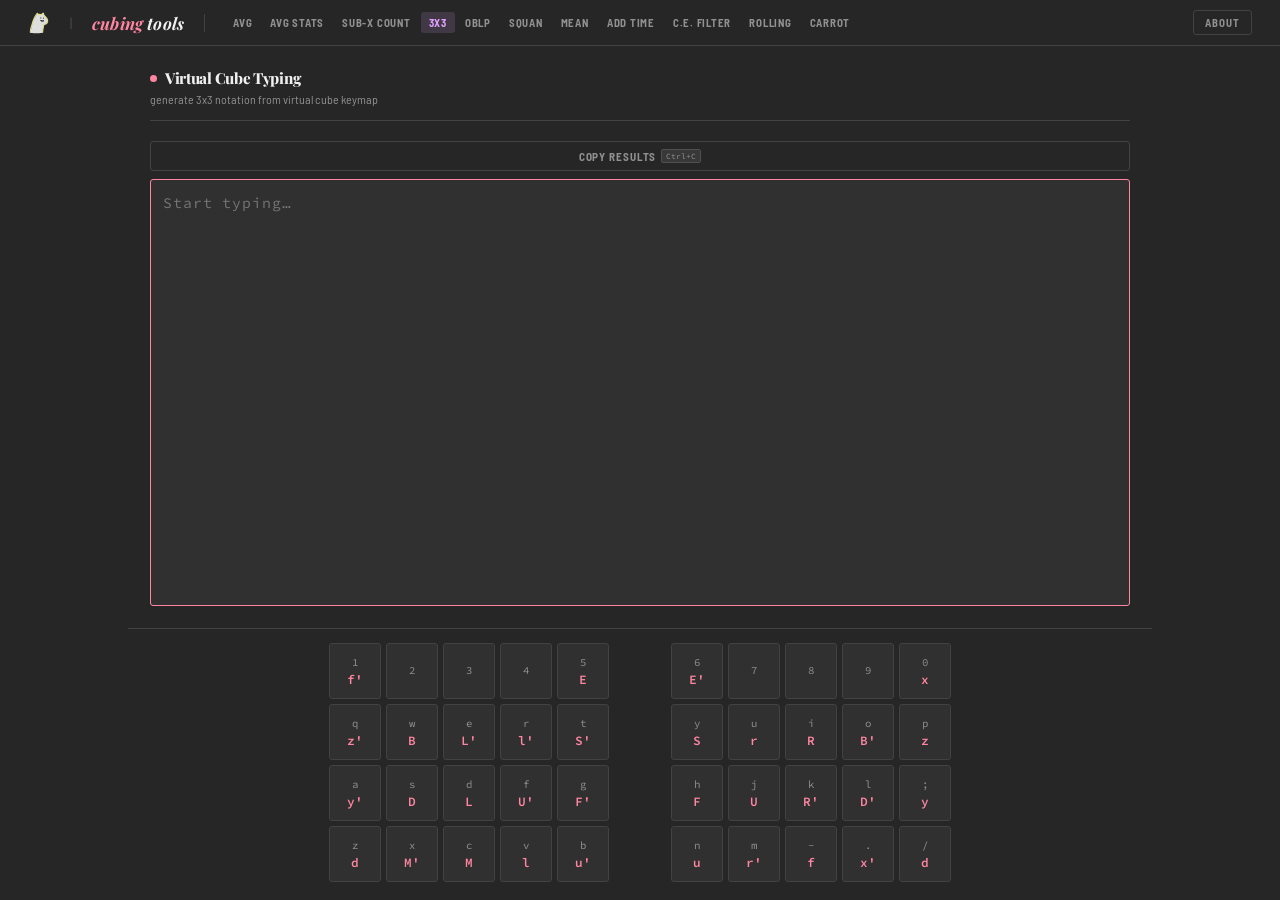
==== 3x3/index.html @ f150b203 "fix: carry through  path changes" ====
<!DOCTYPE html>
<html lang="en">
<head>
  <meta charset="UTF-8"><meta name="viewport" content="width=device-width,initial-scale=1">
  <title>Notation — cubetools</title>
  <link rel="stylesheet" href="../shared/style.css">
  <style>
    /* ── Layout ── */
    .notation-wrap {
      display: flex;
      flex-direction: column;
      height: calc(100vh - var(--nav-h));
    }
    .ubox-panel {
      flex: 1;
      min-height: 0;
      overflow: hidden;
      padding: 22px;
      display: flex;
      flex-direction: column;
    }
    .kbd-bottom {
      border-top: 1px solid var(--border);
      padding: 14px 22px 18px;
      display: flex;
      justify-content: center;
    }
    @media(max-width:700px) { .notation-wrap { height: auto; } }

    /* ── U-box ── */
    #ubox {
      background: var(--surface);
      border: 1px solid var(--border);
      border-radius: var(--radius);
      padding: 10px 12px;
      font-family: var(--font-mono);
      font-size: 0.92rem;
      letter-spacing: 0.06em;
      line-height: 1.8;
      color: var(--text);
      width: 100%;
      resize: none;
      flex: 1;
      min-height: 0;
      overflow-y: auto;
      outline: none;
      caret-color: var(--accent);
      transition: border-color 0.12s;
    }
    #ubox:focus { border-color: var(--accent); }

    /* ── Keyboard ── */
    .keyboard { display: flex; flex-direction: column; gap: 5px; }
    .kbd-row  { display: flex; gap: 5px; }

    .key {
      min-width: 52px; height: 56px; padding: 0 8px;
      background: var(--surface);
      border: 1px solid var(--border);
      border-radius: var(--radius);
      display: flex; flex-direction: column; align-items: center; justify-content: center; gap: 2px;
      font-size: 0.65rem;
      transition: background 0.28s, border-color 0.28s, box-shadow 0.28s;
    }
    .key .k { color: var(--text-muted); font-family: var(--font-mono); font-size: 0.67rem; }
    .key .v { color: var(--accent); font-family: var(--font-mono); font-size: 0.8rem; font-weight: 600; }

    .key.pressed {
      background: color-mix(in srgb, var(--accent) 16%, var(--surface-2));
      border-color: color-mix(in srgb, var(--accent) 28%, var(--border));
      box-shadow: inset 0 0 8px color-mix(in srgb, var(--accent) 8%, transparent);
      transition: background 0.04s, border-color 0.04s, box-shadow 0.04s;
    }
    .key.pressed .k { color: var(--text-dim); }
    .key.pressed .v { filter: brightness(1.15); }

    .key.wide   { min-width: 72px; }
    .key.spacer { background: transparent; border-color: transparent; }

    /* ── Copy button ── */
    #copyBtn {
      margin-bottom: 8px;
      transition: color 0.15s, border-color 0.15s;
    }
    #copyBtn.flash {
      color: #4a9e6b !important;
      border-color: #4a9e6b !important;
    }

    /* ── Key tip popup ── */
    .key-tip {
      position: fixed;
      top: calc(var(--nav-h) + 10px);
      left: 50%;
      transform: translateX(-50%) translateY(-6px);
      background: var(--surface-2);
      border: 1px solid var(--border-2);
      border-radius: var(--radius);
      padding: 6px 16px;
      font-family: var(--font-ui);
      font-size: 0.75rem;
      color: var(--text-muted);
      pointer-events: none;
      opacity: 0;
      transition: opacity 0.18s ease, transform 0.18s ease;
      z-index: 300;
      white-space: nowrap;
    }
    .key-tip.show {
      opacity: 1;
      transform: translateX(-50%) translateY(0);
    }
  </style>
</head>
<body>
<div id="nav"></div>
<div class="page">
  <div class="notation-wrap">

    <!-- ── U-box panel ── -->
    <div class="ubox-panel">
      <div class="panel-header">
        <div class="panel-title"><span class="dot"></span>Virtual Cube Typing</div>
        <div class="panel-sub">generate 3x3 notation from virtual cube keymap</div>
      </div>
      <button class="btn btn-ghost" id="copyBtn"style="justify-content:center">Copy results <kbd>Ctrl+C</kbd></button>
      <textarea id="ubox"
        spellcheck="false"
        autocomplete="off"
        autocorrect="off"
        autocapitalize="off"
        autofocus
        placeholder="Start typing…"></textarea>
    </div>

    <!-- ── Bottom: keyboard ── -->
    <div class="kbd-bottom">
      <div class="keyboard" id="keyboard"></div>
    </div>

  </div>
</div>

<script type="module">
import { buildNav } from '../shared/nav.js';
buildNav('3x3');

// ── Data ─────────────────────────────────────────────────────────────────────
const DICT = {
  'i':'R',  'k':"R'", 'j':'U',  'f':"U'", 'd':'L',  'e':"L'",
  'h':'F',  'g':"F'", 'w':'B',  'o':"B'", 's':'D',  'l':"D'",
  'c':'M',  'x':"M'", 'y':'S',  't':"S'", '5':'E',  '6':"E'",
  '-':'f',  '1':"f'", 'n':'u',  'b':"u'", 'v':'l',  'r':"l'",
  'u':'r',  'm':"r'", 'z':'d',  '/':'d',  '0':'x',  '.':"x'",
  ';':'y',  'a':"y'", 'p':'z',  'q':"z'"
};

const KEYBOARD_ROWS = [
  ['1','2','3','4','5','','6','7','8','9','0'],
  ['q','w','e','r','t','','y','u','i','o','p'],
  ['a','s','d','f','g','','h','j','k','l',';'],
  ['z','x','c','v','b','','n','m','-','.','/',],
];

// ── Keyboard UI ───────────────────────────────────────────────────────────────
const keyboardEl = document.getElementById('keyboard');
KEYBOARD_ROWS.forEach(row => {
  const rowDiv = document.createElement('div');
  rowDiv.className = 'kbd-row';
  row.forEach(k => {
    const key = document.createElement('div');
    if (!k) {
      key.className = 'key spacer';
    } else {
      key.className = 'key';
      key.dataset.key = k;
      const kSpan = document.createElement('div'); kSpan.className = 'k'; kSpan.textContent = k;
      const vSpan = document.createElement('div'); vSpan.className = 'v'; vSpan.textContent = DICT[k] ?? '';
      key.append(kSpan, vSpan);
    }
    rowDiv.appendChild(key);
  });
  keyboardEl.appendChild(rowDiv);
});

const pressedTimeouts = new Map();
document.addEventListener('keydown', e => {
  if (e.metaKey || e.ctrlKey || e.altKey) return;
  const k = e.key.toLowerCase();
  clearTimeout(pressedTimeouts.get(k));
  pressedTimeouts.delete(k);
  document.querySelectorAll(`.key[data-key="${CSS.escape(k)}"]`).forEach(el => el.classList.add('pressed'));
});
document.addEventListener('keyup', e => {
  const k = e.key.toLowerCase();
  pressedTimeouts.set(k, setTimeout(() => {
    document.querySelectorAll(`.key[data-key="${CSS.escape(k)}"]`).forEach(el => el.classList.remove('pressed'));
    pressedTimeouts.delete(k);
  }, 90));
});

// ── showTip ───────────────────────────────────────────────────────────────────
let tipEl = null, tipTimeout;
function showTip(msg) {
  if (!tipEl) { tipEl = document.createElement('div'); tipEl.className = 'key-tip'; document.body.appendChild(tipEl); }
  tipEl.textContent = msg;
  tipEl.classList.add('show');
  clearTimeout(tipTimeout);
  tipTimeout = setTimeout(() => tipEl.classList.remove('show'), 2500);
}

// ── Token engine ──────────────────────────────────────────────────────────────
function processInput(text) {
  const tokens = [];
  let i = 0;
  while (i < text.length) {
    const ch = text[i].toLowerCase();
    if (ch === '\n' || ch === ' ') {
      tokens.push({ idx: tokens.length, inStart: i, inEnd: i + 1, type: ch === '\n' ? 'nl' : 'sp' });
      i++;
    } else {
      const mapped = DICT[ch];
      if (!mapped) {
        tokens.push({ idx: tokens.length, inStart: i, inEnd: i + 1, type: 'unknown' });
        i++;
      } else if (i + 1 < text.length && text[i + 1].toLowerCase() === ch) {
        tokens.push({ idx: tokens.length, inStart: i, inEnd: i + 2, type: 'move', out: mapped[0] + '2' });
        i += 2;
      } else {
        tokens.push({ idx: tokens.length, inStart: i, inEnd: i + 1, type: 'move', out: mapped });
        i++;
      }
    }
  }
  return tokens;
}

function buildOutputWithPositions(tokens) {
  const lineGroups = [[]];
  for (const tok of tokens) {
    if (tok.type === 'nl' || tok.type === 'sp') lineGroups.push([]);
    else if (tok.type === 'move') lineGroups[lineGroups.length - 1].push(tok);
  }
  // Only trim leading empty groups; keep trailing so the cursor can sit after a newline
  while (lineGroups.length > 1 && lineGroups[0].length === 0) lineGroups.shift();

  let outStr = '';
  const outPositions = [];
  for (let gi = 0; gi < lineGroups.length; gi++) {
    if (gi > 0) outStr += '\n';
    lineGroups[gi].forEach((tok, ti) => {
      if (ti > 0) outStr += ' ';
      const outStart = outStr.length;
      outStr += tok.out;
      outPositions.push({ tok, outStart, outEnd: outStr.length });
    });
  }
  return { outStr, outPositions };
}

// ── Cursor mapping ────────────────────────────────────────────────────────────
// inputPosToOutCursor: maps a raw inputStr position to the visual output cursor.
// Handles separator territory (between/before/after move tokens) correctly.
function inputPosToOutCursor(inputPos, outPositions, outStrLen) {
  if (outPositions.length === 0) return 0;
  const last = outPositions[outPositions.length - 1];
  // Past the last move token → trailing-separator territory → end of outStr
  if (inputPos > last.tok.inEnd) return outStrLen;
  if (inputPos === last.tok.inEnd) return last.outEnd;
  for (let i = 0; i < outPositions.length; i++) {
    const p   = outPositions[i];
    const prev = i > 0 ? outPositions[i - 1] : null;
    const prevInEnd  = prev ? prev.tok.inEnd : 0;
    const prevOutEnd = prev ? prev.outEnd     : 0;
    if (inputPos <= prevInEnd)    return prevOutEnd;   // at/touching previous token end
    if (inputPos < p.tok.inStart) return p.outStart;   // in separator gap → snap to next token start
    if (inputPos <= p.tok.inEnd) {
      const dS = inputPos - p.tok.inStart, dE = p.tok.inEnd - inputPos;
      return dS <= dE ? p.outStart : p.outEnd;         // within token → nearest side
    }
  }
  return outStrLen;
}

// outCursorToInputPos: inverse — click position in output → position in inputStr.
function outCursorToInputPos(outCursor, outPositions, inputStrLen) {
  if (outPositions.length === 0) return 0;
  const last = outPositions[outPositions.length - 1];
  if (outCursor >= last.outEnd) return inputStrLen ?? last.tok.inEnd;
  for (let i = 0; i < outPositions.length; i++) {
    const p          = outPositions[i];
    const prevOutEnd = i > 0 ? outPositions[i - 1].outEnd    : 0;
    const prevInEnd  = i > 0 ? outPositions[i - 1].tok.inEnd : 0;
    if (outCursor <= p.outStart) {
      const dB = outCursor - prevOutEnd, dA = p.outStart - outCursor;
      return dB <= dA ? prevInEnd : p.tok.inStart;
    }
    if (outCursor < p.outEnd) {
      const dS = outCursor - p.outStart, dE = p.outEnd - outCursor;
      return dS < dE ? p.tok.inStart : p.tok.inEnd;
    }
  }
  return inputStrLen ?? last.tok.inEnd;
}

// ── State ─────────────────────────────────────────────────────────────────────
let inputStr = '';
let cursorInputPos = 0;
let currentTokens = [];
let currentOutPositions = [];
let currentOutStr = '';
const ubox = document.getElementById('ubox');

// ── Undo / Redo ───────────────────────────────────────────────────────────────
const undoStack = [], redoStack = [];
const HISTORY_LIMIT = 100;
function saveHistory() {
  undoStack.push({ inputStr, cursorInputPos });
  if (undoStack.length > HISTORY_LIMIT) undoStack.shift();
  redoStack.length = 0;
}
function applyHistoryState(s) {
  inputStr = s.inputStr;
  cursorInputPos = s.cursorInputPos;
  fullUpdate();
}

function renderUbox() {
  const { outStr, outPositions } = buildOutputWithPositions(currentTokens);
  currentOutPositions = outPositions;
  currentOutStr = outStr;
  if (ubox.value !== outStr) ubox.value = outStr;
  const c = inputPosToOutCursor(cursorInputPos, outPositions, outStr.length);
  ubox.setSelectionRange(c, c);
}

function fullUpdate() {
  currentTokens = processInput(inputStr);
  renderUbox();
}

// ── Copy ──────────────────────────────────────────────────────────────────────
const copyBtn = document.getElementById('copyBtn');
let flashTimeout;
function flashCopy() {
  const old = copyBtn.innerHTML;
  copyBtn.textContent = 'Copied!';
  copyBtn.classList.add('flash');
  clearTimeout(flashTimeout);
  flashTimeout = setTimeout(() => { copyBtn.innerHTML = old; copyBtn.classList.remove('flash'); }, 1500);
}
copyBtn.addEventListener('click', () => { navigator.clipboard.writeText(ubox.value); flashCopy(); });

// ── Selection deletion ────────────────────────────────────────────────────────
function deleteSelectedTokens() {
  const selStart = ubox.selectionStart, selEnd = ubox.selectionEnd;
  if (selStart === selEnd) return false;
  // Any move token whose output range overlaps the selection
  const touched = currentOutPositions.filter(p => p.outStart < selEnd && p.outEnd > selStart);
  if (!touched.length) return false;
  const firstInStart = touched[0].tok.inStart; // cursor lands here after deletion
  // Delete in reverse input order so earlier positions stay valid
  const sorted = [...touched].sort((a, b) => b.tok.inStart - a.tok.inStart);
  let str = inputStr;
  for (const p of sorted) str = str.slice(0, p.tok.inStart) + str.slice(p.tok.inEnd);
  inputStr = str;
  cursorInputPos = firstInStart;
  return true;
}

// ── Shared ctrl handler (works focused or not) ────────────────────────────────
function handleCtrl(e) {
  if (!(e.ctrlKey || e.metaKey) || e.altKey) return false;
  if (e.key === 'c') {
    if (ubox.selectionStart === ubox.selectionEnd) {
      e.preventDefault();
      navigator.clipboard.writeText(ubox.value);
      flashCopy();
    }
    return true;
  }
  if (e.key === 'z') {
    e.preventDefault();
    if (undoStack.length) { redoStack.push({ inputStr, cursorInputPos }); applyHistoryState(undoStack.pop()); }
    return true;
  }
  if (e.key === 'y') {
    e.preventDefault();
    if (redoStack.length) { undoStack.push({ inputStr, cursorInputPos }); applyHistoryState(redoStack.pop()); }
    return true;
  }
  return false; // e.g. let browser handle
}

// ── U-box keydown ─────────────────────────────────────────────────────────────
ubox.addEventListener('keydown', e => {
  if (e.ctrlKey || e.metaKey) {
    handleCtrl(e);
    return;
  }
  if (e.altKey) return;

  const moveToks = currentTokens.filter(t => t.type === 'move');

  // ── Navigation ────────────────────────────────────────────────────────────
  if (e.key === 'ArrowLeft') {
    e.preventDefault();
    const gaps = [0, ...moveToks.map(t => t.inEnd)];
    const prev = [...gaps].reverse().find(g => g < cursorInputPos);
    cursorInputPos = prev ?? 0;
    renderUbox(); return;
  }
  if (e.key === 'ArrowRight') {
    e.preventDefault();
    const gaps = [...moveToks.map(t => t.inEnd), inputStr.length];
    const next = gaps.find(g => g > cursorInputPos);
    cursorInputPos = next ?? inputStr.length;
    renderUbox(); return;
  }
  if (e.key === 'Home')   { e.preventDefault(); cursorInputPos = 0;               renderUbox(); return; }
  if (e.key === 'End')    { e.preventDefault(); cursorInputPos = inputStr.length;  renderUbox(); return; }
  if (e.key === 'Tab' || e.key === 'Escape') { e.preventDefault(); return; }

  // ── Deletion ──────────────────────────────────────────────────────────────
  if (e.key === 'Backspace') {
    e.preventDefault();
    saveHistory();
    if (deleteSelectedTokens()) { fullUpdate(); return; }
    let tokToDelete = null;
    for (const t of moveToks) { if (t.inEnd <= cursorInputPos) tokToDelete = t; }
    if (tokToDelete) {
      inputStr = inputStr.slice(0, tokToDelete.inStart) + inputStr.slice(tokToDelete.inEnd);
      cursorInputPos = tokToDelete.inStart;
    }
    fullUpdate(); return;
  }
  if (e.key === 'Delete') {
    e.preventDefault();
    saveHistory();
    if (deleteSelectedTokens()) { fullUpdate(); return; }
    let tokToDelete = null;
    for (const t of moveToks) { if (t.inStart >= cursorInputPos) { tokToDelete = t; break; } }
    if (tokToDelete) inputStr = inputStr.slice(0, tokToDelete.inStart) + inputStr.slice(tokToDelete.inEnd);
    fullUpdate(); return;
  }

  // ── Separator (Enter and Space both insert a line break) ──────────────────
  if (e.key === 'Enter') {
    e.preventDefault();
    saveHistory();
    deleteSelectedTokens();
    inputStr = inputStr.slice(0, cursorInputPos) + '\n' + inputStr.slice(cursorInputPos);
    cursorInputPos++;
    fullUpdate(); return;
  }

  // ── Character input ───────────────────────────────────────────────────────
  if (e.key.length === 1) {
    e.preventDefault();
    const ch = e.key.toLowerCase();
    if (ch === ' ') {
      // Space = line break, same as Enter
      saveHistory();
      deleteSelectedTokens();
      inputStr = inputStr.slice(0, cursorInputPos) + '\n' + inputStr.slice(cursorInputPos);
      cursorInputPos++;
      fullUpdate(); return;
    }
    if (!DICT[ch]) { showTip('Keep typing in virtual notation! Your output gets auto-converted.'); return; }
    saveHistory();
    deleteSelectedTokens();
    inputStr = inputStr.slice(0, cursorInputPos) + ch + inputStr.slice(cursorInputPos);
    cursorInputPos++;
    fullUpdate();
  }
});

// ── Click snapping ────────────────────────────────────────────────────────────
ubox.addEventListener('click', e => {
  if (e.shiftKey) return;
  // If the user drag-selected, preserve the selection so Backspace/Delete can act on it
  if (ubox.selectionStart !== ubox.selectionEnd) return;
  cursorInputPos = outCursorToInputPos(ubox.selectionStart, currentOutPositions, inputStr.length);
  renderUbox();
});

// ── Global type-to-focus ──────────────────────────────────────────────────────
document.addEventListener('keydown', e => {
  if (document.activeElement === ubox) return;
  if (e.ctrlKey || e.metaKey) { handleCtrl(e); return; }
  if (e.altKey) return;
  if (e.key.length !== 1) return;
  e.preventDefault();
  ubox.focus();
  ubox.dispatchEvent(new KeyboardEvent('keydown', { key: e.key, bubbles: true, cancelable: true }));
}, { capture: true });

// ── Init ──────────────────────────────────────────────────────────────────────
fullUpdate();
</script>
</body>
</html>
---- shared/style.css ----
@import url('https://fonts.googleapis.com/css2?family=Barlow+Semi+Condensed:wght@400;500;600;700&family=Source+Code+Pro:wght@400;500;600&family=Playfair+Display:ital,wght@0,700;0,900;1,700&display=swap');

:root {
    --bg: #262626;
    --surface: #303030;
    --surface-2: #383838;
    --border: #424242;
    --border-2: #505050;
    --text: #f0f0f0;
    --text-muted: #909090;
    --text-dim: #b8b8b8;
    --text-less-dim: #e0e0e0;
    --accent: #ff85a1;
    --best: #ffd500;
    --worst: #bf6363;
    --nav-h: 46px;
    --radius: 3px;
    --side-pad: 28px;
    --font-ui: 'Barlow Semi Condensed', sans-serif;
    --font-mono: 'Source Code Pro', ui-monospace, Menlo, Consolas, monospace;
    --font-display: 'Playfair Display', serif;
}

*,
*::before,
*::after {
    box-sizing: border-box;
    margin: 0;
    padding: 0;
}

html {
    font-size: 16px;
}

/* ── SCROLLBAR ── */
* {
    scrollbar-width: thin;
    scrollbar-color: var(--border-2) transparent;
}

::-webkit-scrollbar {
    width: 5px;
    height: 5px;
}

::-webkit-scrollbar-track {
    background: transparent;
}

::-webkit-scrollbar-thumb {
    background: var(--border-2);
    border-radius: 3px;
}

::-webkit-scrollbar-thumb:hover {
    background: var(--text-muted);
}

body {
    background: var(--bg);
    color: var(--text);
    font-family: var(--font-ui);
    overflow-x: hidden;
}

/* ── NAV ── */
#nav {
    position: fixed;
    top: 0;
    left: 0;
    right: 0;
    height: var(--nav-h);
    background: var(--bg);
    border-bottom: 1px solid var(--border);
    z-index: 100;
}

.nav-inner {
    display: flex;
    align-items: center;
    height: 100%;
    padding: 0 var(--side-pad);
    gap: 20px;
    overflow-x: auto;
    scrollbar-width: none;
}

.nav-inner::-webkit-scrollbar {
    display: none;
}

/* ── CAT LOGO ── */
.nav-cat {
    display: flex;
    align-items: center;
    flex-shrink: 0;
    opacity: 0.85;
    transition: opacity 0.12s;
    text-decoration: none;
}

.nav-cat:hover {
    opacity: 1;
}

.nav-sep-char {
    color: var(--border-2);
    font-size: 0.85rem;
    flex-shrink: 0;
    user-select: none;
}

.nav-logo {
    font-family: var(--font-display);
    font-size: 1.05rem;
    font-weight: 700;
    font-style: italic;
    color: var(--accent);
    text-decoration: none;
    white-space: nowrap;
    letter-spacing: 0.01em;
    flex-shrink: 0;
}

.nav-logo em {
    color: var(--text);
    font-style: italic;
}

.nav-sep {
    width: 1px;
    height: 18px;
    background: var(--border);
    flex-shrink: 0;
}

.nav-tools {
    display: flex;
    gap: 2px;
}

.nav-tool {
    font-size: 0.68rem;
    font-weight: 700;
    text-transform: uppercase;
    letter-spacing: 0.07em;
    color: var(--text-muted);
    text-decoration: none;
    padding: 4px 8px;
    border-radius: var(--radius);
    white-space: nowrap;
    transition: color 0.12s, background 0.12s;
}

.nav-tool:hover {
    color: var(--text);
    background: var(--surface-2);
}

.nav-tool.active {
    color: var(--tool-color);
    background: color-mix(in srgb, var(--tool-color) 14%, transparent);
}

.nav-about {
    font-family: var(--font-ui);
    font-size: 0.68rem;
    font-weight: 700;
    text-transform: uppercase;
    letter-spacing: 0.09em;
    color: var(--text-muted);
    background: none;
    cursor: pointer;
    padding: 5px 11px;
    border: 1px solid var(--border);
    border-radius: var(--radius);
    transition: color 0.12s, border-color 0.12s;
}

.nav-about:hover {
    color: var(--accent);
    border-color: var(--accent-border);
}

/* ── ABOUT MODAL ── */
.modal-backdrop {
    position: fixed;
    inset: 0;
    background: rgba(0, 0, 0, 0.6);
    backdrop-filter: blur(4px);
    -webkit-backdrop-filter: blur(4px);
    z-index: 200;
    display: flex;
    align-items: center;
    justify-content: center;
    padding: 20px;
    opacity: 0;
    pointer-events: none;
    transition: opacity 0.22s ease;
}

.modal-backdrop.open {
    opacity: 1;
    pointer-events: all;
}

.modal {
    background: var(--surface);
    border: 1px solid var(--border-2);
    border-radius: 14px;
    width: 100%;
    max-width: 640px;
    max-height: 90vh;
    overflow-y: auto;
    position: relative;
    transform: translateY(16px) scale(0.98);
    transition: transform 0.26s cubic-bezier(0.22, 1, 0.36, 1);
    box-shadow: 0 24px 72px rgba(0, 0, 0, 0.55);
}

.modal-backdrop.open .modal {
    transform: translateY(0) scale(1);
}

.modal-close {
    position: absolute;
    top: 14px;
    right: 14px;
    width: 28px;
    height: 28px;
    background: var(--surface-2);
    border: 1px solid var(--border);
    border-radius: 50%;
    color: var(--text-muted);
    font-size: 0.85rem;
    cursor: pointer;
    display: flex;
    align-items: center;
    justify-content: center;
    transition: background 0.12s, color 0.12s, border-color 0.12s;
    flex-shrink: 0;
    z-index: 1;
}

.modal-close:hover {
    background: var(--border);
    color: var(--text);
    border-color: var(--border-2);
}

.modal-body {
    display: grid;
    grid-template-columns: 1fr 180px;
    gap: 0;
}

.modal-content {
    padding: 32px 28px 32px 32px;
}

.modal-eyebrow {
    font-size: 0.6rem;
    font-weight: 700;
    text-transform: uppercase;
    letter-spacing: 0.14em;
    color: var(--accent);
    margin-bottom: 10px;
    font-family: var(--font-mono);
}

.modal-title {
    font-family: var(--font-display);
    font-size: 1.9rem;
    font-weight: 900;
    line-height: 1.05;
    letter-spacing: -0.02em;
    margin-bottom: 16px;
}

.modal-divider {
    width: 28px;
    height: 2px;
    background: var(--accent);
    border-radius: 1px;
    opacity: 0.6;
    margin-bottom: 16px;
}

.modal-text {
    font-size: 1rem;
    color: var(--text-less-dim);
    line-height: 1.65;
}

.modal-text+.modal-text {
    margin-top: 10px;
}

.modal-links {
    display: flex;
    gap: 8px;
    margin-top: 22px;
    flex-wrap: wrap;
}

.modal-link {
    font-family: var(--font-mono);
    font-size: 0.65rem;
    font-weight: 600;
    text-transform: uppercase;
    letter-spacing: 0.08em;
    color: var(--text-muted);
    text-decoration: none;
    padding: 5px 10px;
    border: 1px solid var(--border);
    border-radius: var(--radius);
    transition: color 0.12s, border-color 0.12s;
}

.modal-link:hover {
    color: var(--accent);
    border-color: var(--accent-border);
}

.modal-image-col {
    border-left: 1px solid var(--border);
    display: flex;
    flex-direction: column;
    align-items: center;
    justify-content: center;
    padding: 28px 20px;
    gap: 10px;
}

.modal-img-slot {
    width: 120px;
    height: 120px;
    border-radius: 50%;
    background: var(--surface-2);
    border: 2px dashed var(--border-2);
    display: flex;
    flex-direction: column;
    align-items: center;
    justify-content: center;
    gap: 6px;
    overflow: hidden;
    position: relative;
}

.modal-img-slot img {
    width: 100%;
    height: 100%;
    object-fit: cover;
    border-radius: 50%;
}

.modal-img-slot .img-placeholder-icon {
    font-size: 1.6rem;
    opacity: 0.25;
    user-select: none;
}

.modal-img-slot .img-placeholder-label {
    font-size: 0.55rem;
    font-weight: 700;
    text-transform: uppercase;
    letter-spacing: 0.1em;
    color: var(--text-muted);
    opacity: 0.5;
}

.modal-img-caption {
    font-family: var(--font-mono);
    font-size: 0.62rem;
    color: var(--text-muted);
    text-align: center;
    line-height: 1.4;
}

@media (max-width: 520px) {
    .modal-body {
        grid-template-columns: 1fr;
    }

    .modal-image-col {
        border-left: none;
        border-top: 1px solid var(--border);
        flex-direction: row;
        justify-content: flex-start;
        padding: 18px 24px;
    }

    .modal-img-slot {
        width: 80px;
        height: 80px;
        flex-shrink: 0;
    }

    .modal-content {
        padding: 28px 24px 20px;
    }
}

/* ── LINK POPOVER ── */
.link-popover {
    position: fixed;
    z-index: 400;
    background: var(--surface-2);
    border: 1px solid var(--border-2);
    border-radius: 5px;
    padding: 6px 11px;
    font-family: var(--font-mono);
    font-size: 0.62rem;
    color: var(--text-dim);
    white-space: nowrap;
    pointer-events: none;
    box-shadow: 0 6px 20px rgba(0, 0, 0, 0.45);
    opacity: 0;
    transform: translateY(-4px);
    transition: opacity 0.15s ease, transform 0.15s ease;
}

.link-popover.show {
    opacity: 1;
    transform: translateY(0);
}

.link-popover::before {
    content: '';
    position: absolute;
    top: -5px;
    left: 14px;
    width: 8px;
    height: 8px;
    background: var(--surface-2);
    border-left: 1px solid var(--border-2);
    border-top: 1px solid var(--border-2);
    transform: rotate(45deg);
}

/* ── PAGE ── */
.page {
    margin-top: var(--nav-h);
}

@media (min-width: 900px) {
    .page {
        max-width: 80vw;
        margin-left: auto;
        margin-right: auto;
    }
}

/* ── SPLIT ── */
.split {
    display: grid;
    grid-template-columns: 1fr 1fr;
    height: calc(100vh - var(--nav-h));
}

.split-3 {
    display: grid;
    grid-template-columns: 1fr 280px 1fr;
    height: calc(100vh - var(--nav-h));
}

.panel {
    padding: 22px var(--side-pad);
    overflow-y: auto;
    display: flex;
    flex-direction: column;
}

.panel+.panel {
    border-left: 1px solid var(--border);
}

/* ── PANEL HEADER ── */
.panel-header {
    margin-bottom: 20px;
    padding-bottom: 14px;
    border-bottom: 1px solid var(--border);
}

.panel-title {
    font-family: var(--font-display);
    font-size: 0.95rem;
    font-weight: 800;
    letter-spacing: -0.02em;
    color: var(--text);
    display: flex;
    align-items: center;
    gap: 8px;
}

.panel-title .dot {
    width: 7px;
    height: 7px;
    border-radius: 50%;
    background: var(--accent);
    flex-shrink: 0;
}

.panel-sub {
    font-size: 0.75rem;
    color: var(--text-muted);
    margin-top: 4px;
}

/* ── TYPOGRAPHY ── */
.label {
    font-size: 0.65rem;
    font-weight: 700;
    text-transform: uppercase;
    letter-spacing: 0.1em;
    color: var(--text-muted);
}

/* ── INPUTS ── */
input[type="number"]::-webkit-outer-spin-button,
input[type="number"]::-webkit-inner-spin-button {
    -webkit-appearance: none;
    margin: 0;
}

input[type="number"] {
    -moz-appearance: textfield;
    appearance: textfield;
}

input[type="text"],
input[type="number"],
textarea,
select {
    background: var(--surface);
    border: 1px solid var(--border);
    color: var(--text);
    font-family: var(--font-mono);
    font-size: 0.8rem;
    padding: 8px 10px;
    border-radius: var(--radius);
    outline: none;
    width: auto;
    transition: border-color 0.12s;
}

input[type="text"]:focus,
input[type="number"]:focus,
textarea:focus,
select:focus {
    border-color: var(--accent);
}

input.err {
    border-color: #c41e3a !important;
}

input.ok {
    border-color: #009b48 !important;
}

textarea {
    resize: vertical;
}

select {
    cursor: pointer;
}

.input-group {
    display: flex;
    flex-direction: column;
    gap: 5px;
    margin-bottom: 14px;
}

/* ── BUTTONS ── */
.btn {
    font-family: var(--font-ui);
    font-size: 0.7rem;
    font-weight: 700;
    text-transform: uppercase;
    letter-spacing: 0.08em;
    padding: 7px 14px;
    border-radius: var(--radius);
    border: none;
    cursor: pointer;
    transition: all 0.12s;
    display: inline-flex;
    align-items: center;
    gap: 5px;
    white-space: nowrap;
}

.btn-primary {
    background: var(--accent);
    color: #1a0810;
}

.btn-primary:hover {
    filter: brightness(1.12);
}

.btn-secondary {
    background: var(--surface-2);
    color: var(--text);
    border: 1px solid var(--border);
}

.btn-secondary:hover {
    border-color: var(--border-2);
}

.btn-ghost {
    background: transparent;
    color: var(--text-muted);
    border: 1px solid var(--border);
}

.btn-ghost:hover {
    color: var(--text);
    border-color: var(--border-2);
}

.btn-sm {
    padding: 4px 8px;
    font-size: 0.62rem;
}

.btn-icon {
    padding: 4px 6px;
}

.btn-ghost kbd {
    font-family: var(--font-mono);
    font-size: 0.5rem;
    background: var(--surface-2);
    border: 1px solid var(--border-2);
    border-radius: 2px;
    padding: 1px 4px;
    color: var(--text-muted);
    letter-spacing: 0;
    font-weight: 400;
    text-transform: none;
}

.btn-primary kbd {
    font-family: var(--font-mono);
    font-size: 0.6rem;
    background: rgba(0, 0, 0, 0.05);
    border: 1px solid rgba(0, 0, 0, 0.2);
    border-radius: 2px;
    padding: 1px 4px;
    color: #1a0810;
    letter-spacing: 0;
    font-weight: 400;
    text-transform: none;
}

/* ── PENALTY BUTTONS ── */
.pen-btn {
    font-family: var(--font-mono);
    font-size: 0.6rem;
    font-weight: 500;
    padding: 3px 6px;
    border-radius: var(--radius);
    border: 1px solid var(--border);
    background: transparent;
    color: var(--text-muted);
    cursor: pointer;
    transition: all 0.1s;
    white-space: nowrap;
}

.pen-btn:hover {
    border-color: var(--border-2);
    color: var(--text);
}

.pen-btn.p2 {
    color: #ff85a1;
    border-color: #ff85a166;
    background: #ff85a112;
}

.pen-btn.dnf {
    color: #c41e3a;
    border-color: #c41e3a66;
    background: #c41e3a12;
}

/* ── SOLVE ROWS ── */
.solve-list {
    display: flex;
    flex-direction: column;
    gap: 7px;
    margin-top: 16px;
    flex: 1;
    overflow-y: auto;
}

.solve-row {
    display: flex;
    align-items: center;
    gap: 7px;
}

.solve-num {
    font-family: var(--font-mono);
    font-size: 0.7rem;
    color: var(--text-muted);
    width: 22px;
    text-align: right;
    flex-shrink: 0;
}

.solve-field {
    flex: 1;
    background: var(--surface);
    border: 1px solid var(--border);
    color: var(--text);
    font-family: var(--font-mono);
    font-size: 0.82rem;
    padding: 6px 9px;
    border-radius: var(--radius);
    outline: none;
    transition: border-color 0.12s;
}

.solve-field:focus {
    border-color: var(--accent);
}

.solve-field.dnf-state {
    color: #c41e3a88;
    font-style: italic;
}

.solve-penalties {
    display: flex;
    gap: 4px;
    flex-shrink: 0;
}

/* ── OUTPUT ── */
.output-box {
    background: var(--surface);
    border: 1px solid var(--border);
    border-radius: var(--radius);
    padding: 18px;
    font-family: var(--font-mono);
    flex: none;
    min-height: 100px;
}

.output-big {
    font-size: 2rem;
    font-weight: 600;
    color: var(--accent);
    letter-spacing: -0.03em;
    line-height: 1;
    margin-bottom: 12px;
}

.output-detail {
    font-size: 0.78rem;
    color: var(--text-dim);
    line-height: 1.75;
    word-break: break-all;
}

.output-detail .trimmed {
    color: var(--text-muted);
}

.output-detail .fastest {
    color: var(--accent);
    font-weight: 600;
}

.output-empty {
    color: var(--text-muted);
    font-size: 0.78rem;
    font-style: italic;
}

/* ── STATS GRID ── */
.stat-grid {
    display: grid;
    grid-template-columns: 1fr 1fr;
    gap: 8px;
}

.stat-item {
    background: var(--surface);
    border: 1px solid var(--border);
    border-radius: var(--radius);
    padding: 12px 14px;
}

.stat-label {
    font-size: 0.62rem;
    font-weight: 700;
    text-transform: uppercase;
    letter-spacing: 0.09em;
    color: var(--text-muted);
    margin-bottom: 4px;
}

.stat-val {
    font-family: var(--font-mono);
    font-size: 1rem;
    color: var(--text);
    font-weight: 500;
}

.stat-val.hi {
    color: var(--accent);
}

/* ── TOGGLE ── */
.toggle-row {
    display: flex;
    align-items: center;
    gap: 10px;
}

.toggle {
    position: relative;
    width: 34px;
    height: 18px;
    flex-shrink: 0;
}

.toggle input {
    display: none;
}

.toggle-track {
    position: absolute;
    inset: 0;
    background: var(--surface-2);
    border: 1px solid var(--border);
    border-radius: 9px;
    cursor: pointer;
    transition: all 0.15s;
}

.toggle input:checked+.toggle-track {
    background: var(--accent);
    border-color: var(--accent);
}

.toggle-thumb {
    position: absolute;
    top: 3px;
    left: 3px;
    width: 10px;
    height: 10px;
    background: var(--text-muted);
    border-radius: 50%;
    pointer-events: none;
    transition: left 0.15s, background 0.15s;
}

.toggle input:checked~.toggle-thumb {
    left: 19px;
    background: #1a0810;
}

/* ── HOMEPAGE ── */
.hero {
    padding: 64px var(--side-pad) 52px;
    border-bottom: 1px solid var(--border);
    position: relative;
    overflow: hidden;
    text-align: center;
    display: flex;
    flex-direction: column;
    align-items: center;
}

.hero-eyebrow {
    font-size: 0.65rem;
    font-weight: 700;
    text-transform: uppercase;
    letter-spacing: 0.14em;
    color: var(--accent);
    margin-bottom: 14px;
}

.hero-title {
    font-family: var(--font-display);
    font-size: clamp(3.2rem, 7vw, 5.5rem);
    font-weight: 900;
    letter-spacing: 0.01em;
    line-height: 1;
    margin-bottom: 18px;
    color: var(--accent);
}

.hero-title em {
    color: var(--text);
    font-style: normal;
}

.hero-desc {
    font-size: 0.95rem;
    color: var(--text-dim);
    max-width: 480px;
    line-height: 1.5;
    text-align: center;
}

.tool-grid {
    display: grid;
    grid-template-columns: repeat(auto-fill, minmax(240px, 1fr));
    gap: 12px;
    margin: 32px var(--side-pad);
}

.tool-card {
    background: var(--surface);
    padding: 24px 22px;
    text-decoration: none;
    display: flex;
    flex-direction: column;
    gap: 7px;
    border: 1px solid var(--border);
    border-radius: 8px;
    transition: background 0.12s, border-color 0.15s, transform 0.12s, box-shadow 0.15s;
    position: relative;
    overflow: hidden;
}

.tool-card::after {
    content: '';
    position: absolute;
    left: 0;
    top: 0;
    bottom: 0;
    width: 3px;
    background: var(--tool-color);
    border-radius: 8px 0 0 8px;
    transform: scaleY(0);
    transform-origin: bottom;
    transition: transform 0.18s;
}

.tool-card:hover {
    background: var(--surface-2);
    border-color: var(--border-2);
    transform: translateY(-2px);
    box-shadow: 0 6px 24px rgba(0, 0, 0, 0.35);
}

.tool-card:hover::after {
    transform: scaleY(1);
}

.card-name {
    font-family: var(--font-display);
    font-size: 1rem;
    font-weight: 700;
    color: var(--tool-color);
    letter-spacing: 0.01em;
}

.card-desc {
    font-size: 0.78rem;
    color: var(--text-muted);
    line-height: 1.45;
}

.card-tag {
    margin-top: 8px;
    display: inline-block;
    font-size: 0.58rem;
    font-weight: 700;
    text-transform: uppercase;
    letter-spacing: 0.09em;
    color: var(--text-muted);
    background: color-mix(in srgb, var(--text-muted) 12%, transparent);
    border: 1px solid color-mix(in srgb, var(--text-muted) 35%, transparent);
    border-radius: 3px;
    padding: 2px 7px;
    width: fit-content;
}

/* ── FLASHCARD (oblp) ── */
.flashcard-wrap {
    display: flex;
    flex-direction: column;
    align-items: center;
    justify-content: center;
    height: calc(100vh - var(--nav-h));
    gap: 32px;
    padding: 40px;
}

.flashcard {
    background: var(--surface);
    border: 1px solid var(--border);
    border-radius: 6px;
    width: 100%;
    max-width: 560px;
    min-height: 260px;
    display: flex;
    flex-direction: column;
    align-items: center;
    justify-content: center;
    gap: 20px;
    cursor: pointer;
    transition: border-color 0.15s;
    padding: 40px;
    text-align: center;
}

.flashcard:hover {
    border-color: var(--border-2);
}

.fc-memo {
    font-family: var(--font-mono);
    font-size: 2.8rem;
    font-weight: 600;
    color: var(--text);
    letter-spacing: 0.04em;
}

.fc-hint {
    font-size: 0.75rem;
    color: var(--text-muted);
    text-transform: uppercase;
    letter-spacing: 0.1em;
}

.fc-answer {
    font-family: var(--font-display);
    font-size: 1.6rem;
    font-weight: 800;
    color: var(--accent);
    letter-spacing: -0.02em;
}

.fc-time {
    font-family: var(--font-mono);
    font-size: 0.85rem;
    color: var(--text-dim);
}

.fc-controls {
    display: flex;
    gap: 10px;
    align-items: center;
}

/* ── KEYBOARD MAP (notation) ── */
.kbd-grid {
    display: flex;
    flex-direction: column;
    gap: 5px;
    margin-top: 16px;
}

.kbd-row {
    display: flex;
    gap: 5px;
}

.kbd-key {
    width: 46px;
    height: 46px;
    background: var(--surface);
    border: 1px solid var(--border);
    border-radius: var(--radius);
    display: flex;
    flex-direction: column;
    align-items: center;
    justify-content: center;
    gap: 2px;
}

.kbd-key.active {
    border-color: var(--border-2);
    background: var(--surface-2);
}

.kbd-key .k {
    font-family: var(--font-mono);
    font-size: 0.6rem;
    color: var(--text-muted);
}

.kbd-key .v {
    font-family: var(--font-mono);
    font-size: 0.68rem;
    color: var(--accent);
    font-weight: 600;
}

.kbd-key.wide {
    width: 68px;
}

.kbd-key.empty {
    background: transparent;
    border-color: transparent;
}

/* ── FILTER ROUNDS ── */
.filter-round {
    background: var(--surface);
    border: 1px solid var(--border);
    border-radius: var(--radius);
    padding: 12px;
    margin-bottom: 10px;
}

.filter-round-header {
    display: flex;
    align-items: center;
    justify-content: space-between;
    margin-bottom: 8px;
}

.filter-count {
    font-family: var(--font-mono);
    font-size: 0.72rem;
    color: var(--text-muted);
}

.filter-count.removed {
    color: #c41e3a;
}

.filter-count.kept {
    color: #009b48;
}

/* ── TOOLTIP ── */
.tooltip-wrap {
    position: relative;
    display: inline-flex;
    align-items: center;
    vertical-align: middle;
}

.tooltip-q {
    display: inline-flex;
    align-items: center;
    justify-content: center;
    width: 13px;
    height: 13px;
    border-radius: 50%;
    font-size: 0.58rem;
    font-weight: 700;
    font-family: var(--font-mono);
    color: var(--accent);
    border: 1px solid color-mix(in srgb, var(--accent) 45%, transparent);
    cursor: help;
    flex-shrink: 0;
    line-height: 1;
    text-transform: none;
    transition: background 0.12s;
}

.tooltip-wrap:hover .tooltip-q {
    background: color-mix(in srgb, var(--accent) 12%, transparent);
}

.tooltip-box {
    display: none;
    position: absolute;
    bottom: calc(100% + 6px);
    left: 0;
    background: var(--surface-2);
    border: 1px solid var(--border-2);
    border-radius: var(--radius);
    padding: 8px 10px;
    font-family: var(--font-ui);
    font-size: 0.75rem;
    font-weight: 500;
    letter-spacing: 0.04em;
    color: var(--text-dim);
    line-height: 1.5;
    width: 230px;
    z-index: 50;
    white-space: normal;
    text-transform: none;
    pointer-events: none;
}

.tooltip-wrap:hover .tooltip-box {
    display: block;
}

/* ── UTIL ── */
.mt-8 {
    margin-top: 8px;
}

.mt-16 {
    margin-top: 16px;
}

.mb-8 {
    margin-bottom: 8px;
}

.gap-8 {
    display: flex;
    flex-direction: column;
    gap: 8px;
}

.row {
    display: flex;
    align-items: center;
    gap: 8px;
}

.flex-1 {
    flex: 1;
}

.monospace {
    font-family: var(--font-mono);
}

.muted {
    color: var(--text-muted);
}

.accent {
    color: var(--accent);
}

.small {
    font-size: 0.75rem;
}

.scrollable {
    overflow-y: auto;
    flex: 1;
}

.divider {
    height: 1px;
    background: var(--border);
    margin: 16px 0;
}

@media (max-width: 700px) {

    .split,
    .split-3 {
        grid-template-columns: 1fr;
        height: auto;
    }

    .panel+.panel {
        border-left: none;
        border-top: 1px solid var(--border);
    }

    .hero {
        padding: 36px var(--side-pad) 28px;
    }

    .stat-grid {
        grid-template-columns: 1fr;
    }
}

/* ── FORMAT / ERROR BADGE ── */
.format-badge {
    font-size: 0.72rem;
    color: #d86074;
    margin-top: 5px;
    display: flex;
    align-items: center;
    gap: 5px;
}

.format-badge::before {
    content: '';
    display: inline-block;
    width: 14px;
    height: 13px;
    flex-shrink: 0;
    background-image: url("data:image/svg+xml,%3Csvg xmlns='http://www.w3.org/2000/svg' viewBox='0 0 20 18'%3E%3Cpath d='M10 2L2 16h16L10 2z' fill='none' stroke='%23d86074' stroke-width='2.8' stroke-linejoin='round'/%3E%3Crect x='9.1' y='7' width='1.8' height='5' rx='.9' fill='%23d86074'/%3E%3Ccircle cx='10' cy='14' r='1.1' fill='%23d86074'/%3E%3C/svg%3E");
    background-repeat: no-repeat;
    background-size: contain;
    background-position: center;
}

/* ── PER-ROW SOLVE ERROR ── */
.solve-error {
    font-family: var(--font-mono);
    font-size: 0.65rem;
    color: #d86074;
    display: none;
    align-items: center;
    gap: 5px;
}

.solve-error::before {
    content: '';
    display: inline-block;
    width: 12px;
    height: 11px;
    flex-shrink: 0;
    background-image: url("data:image/svg+xml,%3Csvg xmlns='http://www.w3.org/2000/svg' viewBox='0 0 20 18'%3E%3Cpath d='M10 2L2 16h16L10 2z' fill='none' stroke='%23d86074' stroke-width='2.8' stroke-linejoin='round'/%3E%3Crect x='9.1' y='7' width='1.8' height='5' rx='.9' fill='%23d86074'/%3E%3Ccircle cx='10' cy='14' r='1.1' fill='%23d86074'/%3E%3C/svg%3E");
    background-repeat: no-repeat;
    background-size: contain;
    background-position: center;
}

.solve-error.visible { display: flex; }

.format-badge:empty::before { display: none; }

/* ── FIELD NOTE (amber variant) ── */
.field-note {
    font-size: 0.72rem;
    color: #c89a3a;
    margin-top: 5px;
    display: flex;
    align-items: center;
    gap: 5px;
}

.field-note::before {
    content: '';
    display: inline-block;
    width: 14px;
    height: 13px;
    flex-shrink: 0;
    background-image: url("data:image/svg+xml,%3Csvg xmlns='http://www.w3.org/2000/svg' viewBox='0 0 20 18'%3E%3Cpath d='M10 2L2 16h16L10 2z' fill='none' stroke='%23c89a3a' stroke-width='2.8' stroke-linejoin='round'/%3E%3Crect x='9.1' y='7' width='1.8' height='5' rx='.9' fill='%23c89a3a'/%3E%3Ccircle cx='10' cy='14' r='1.1' fill='%23c89a3a'/%3E%3C/svg%3E");
    background-repeat: no-repeat;
    background-size: contain;
    background-position: center;
}

/* ── FOOTER ── */
footer {
    border-top: 1px solid var(--border);
    padding: 18px var(--side-pad);
    font-family: var(--font-mono);
    font-size: 0.65rem;
    color: var(--text-muted);
    display: flex;
    align-items: center;
    gap: 16px;
}

footer .footer-sep {
    color: var(--border-2);
}
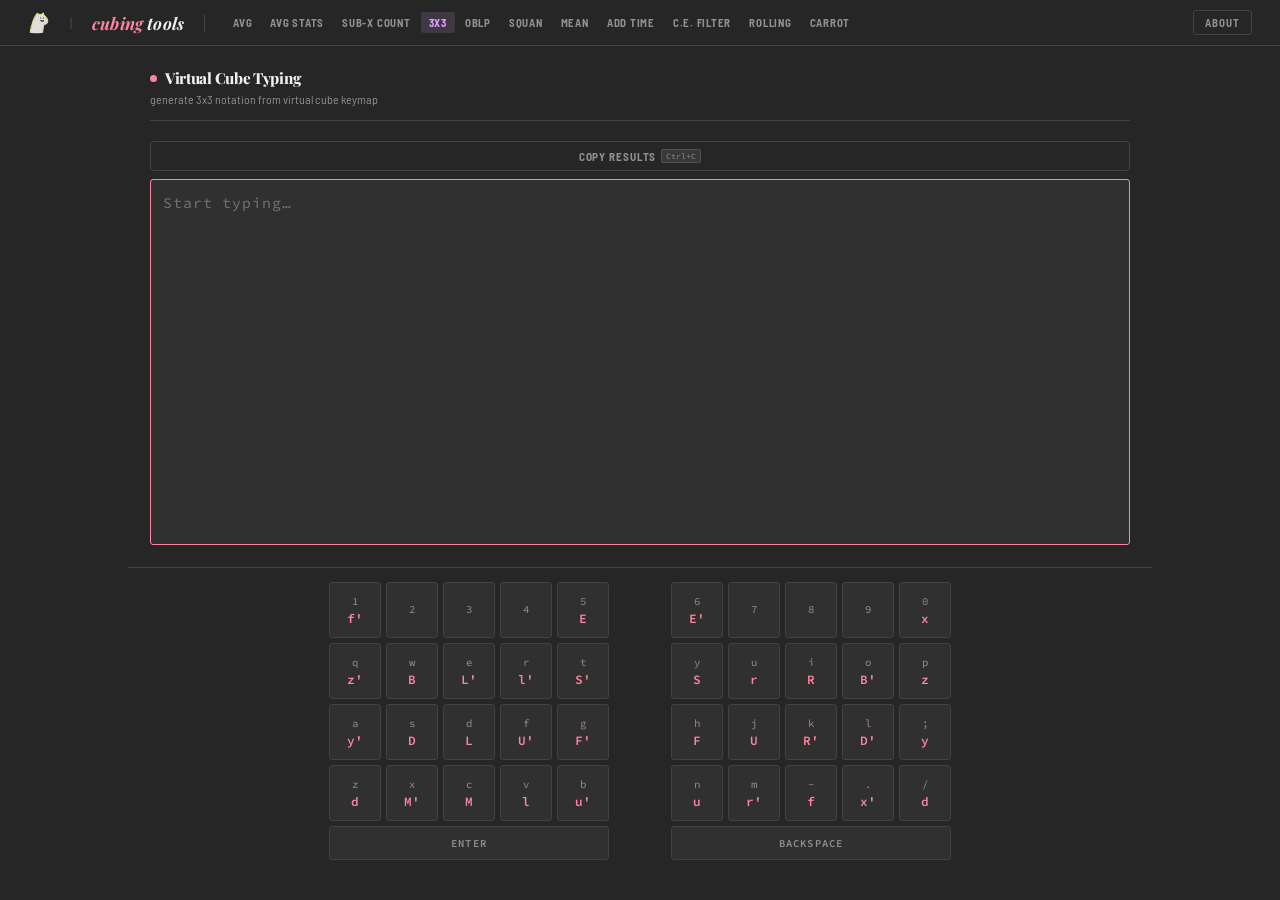
==== commit 48c9ba48: "3x3 feature: backspace & newline buttons" ====
--- a/3x3/index.html
+++ b/3x3/index.html
@@ -77,6 +77,42 @@
     .key.wide   { min-width: 72px; }
     .key.spacer { background: transparent; border-color: transparent; }
 
+    /* ── Action keys (ENTER / BACKSPACE) span their half of the keyboard ── */
+    .key.action {
+      flex: 5 1 0;
+      min-width: 0;
+      height: 34px;
+      cursor: pointer;
+      transition: background 0.12s, border-color 0.12s, color 0.12s;
+    }
+    .key.action:hover { background: var(--surface-2); border-color: var(--border-2); }
+    .key.action:active { background: color-mix(in srgb, var(--accent) 12%, var(--surface-2)); }
+    .action-label {
+      font-family: var(--font-mono);
+      font-size: 0.66rem;
+      font-weight: 600;
+      letter-spacing: 0.1em;
+      color: var(--text-muted);
+    }
+
+    /* ── Mobile: shrink keys into a phone-keyboard layout that fits the screen ── */
+    @media (max-width: 700px) {
+      .kbd-bottom { padding: 10px 6px 14px; }
+      .keyboard   { width: 100%; gap: 4px; }
+      .kbd-row    { gap: 4px; }
+      .key {
+        flex: 1 1 0;
+        min-width: 0;
+        height: 46px;
+        padding: 0 1px;
+        gap: 0;
+      }
+      .key.wide   { min-width: 0; }
+      .key.spacer { flex: 0.4 1 0; }
+      .key .k { font-size: 0.55rem; }
+      .key .v { font-size: 0.62rem; }
+    }
+
     /* ── Copy button ── */
     #copyBtn {
       margin-bottom: 8px;
@@ -129,6 +165,7 @@
         autocomplete="off"
         autocorrect="off"
         autocapitalize="off"
+        inputmode="none"
         autofocus
         placeholder="Start typing…"></textarea>
     </div>
@@ -164,6 +201,15 @@
 
 // ── Keyboard UI ───────────────────────────────────────────────────────────────
 const keyboardEl = document.getElementById('keyboard');
+
+// Touch / mouse input: focus the box (no OS keyboard thanks to
+// inputmode="none") then feed the existing keydown handler.
+function pressKey(keyName) {
+  ubox.focus();
+  ubox.dispatchEvent(new KeyboardEvent('keydown', { key: keyName, bubbles: true, cancelable: true }));
+  ubox.dispatchEvent(new KeyboardEvent('keyup',   { key: keyName, bubbles: true, cancelable: true }));
+}
+
 KEYBOARD_ROWS.forEach(row => {
   const rowDiv = document.createElement('div');
   rowDiv.className = 'kbd-row';
@@ -177,11 +223,31 @@
       const kSpan = document.createElement('div'); kSpan.className = 'k'; kSpan.textContent = k;
       const vSpan = document.createElement('div'); vSpan.className = 'v'; vSpan.textContent = DICT[k] ?? '';
       key.append(kSpan, vSpan);
+      key.addEventListener('pointerdown', e => { e.preventDefault(); pressKey(k); });
     }
     rowDiv.appendChild(key);
   });
   keyboardEl.appendChild(rowDiv);
 });
+
+// ── Action row: ENTER (under left section) · BACKSPACE (under right) ──────────
+const ACTION_ROW = [
+  { label: 'ENTER',     key: 'Enter'     },
+  null,
+  { label: 'BACKSPACE', key: 'Backspace' },
+];
+const actionRowDiv = document.createElement('div');
+actionRowDiv.className = 'kbd-row';
+ACTION_ROW.forEach(a => {
+  if (!a) { const sp = document.createElement('div'); sp.className = 'key spacer'; actionRowDiv.appendChild(sp); return; }
+  const key = document.createElement('div');
+  key.className = 'key action';
+  const label = document.createElement('div'); label.className = 'action-label'; label.textContent = a.label;
+  key.append(label);
+  key.addEventListener('pointerdown', e => { e.preventDefault(); pressKey(a.key); });
+  actionRowDiv.appendChild(key);
+});
+keyboardEl.appendChild(actionRowDiv);
 
 const pressedTimeouts = new Map();
 document.addEventListener('keydown', e => {
--- a/shared/style.css
+++ b/shared/style.css
@@ -704,6 +704,20 @@
     display: flex;
     align-items: center;
     gap: 7px;
+    min-width: 0;
+}
+
+/* Let the input wrapper shrink so a long value scrolls inside the input
+   rather than widening the row past the viewport. */
+.solve-row > div {
+    min-width: 0;
+}
+
+/* Higher specificity than the base input[type="text"] rule so the field
+   actually fills the row (and can shrink instead of forcing a scroll). */
+.solve-row .solve-field {
+    width: 100%;
+    min-width: 0;
 }
 
 .solve-num {
@@ -717,6 +731,8 @@
 
 .solve-field {
     flex: 1;
+    width: 100%;
+    min-width: 0;
     background: var(--surface);
     border: 1px solid var(--border);
     color: var(--text);
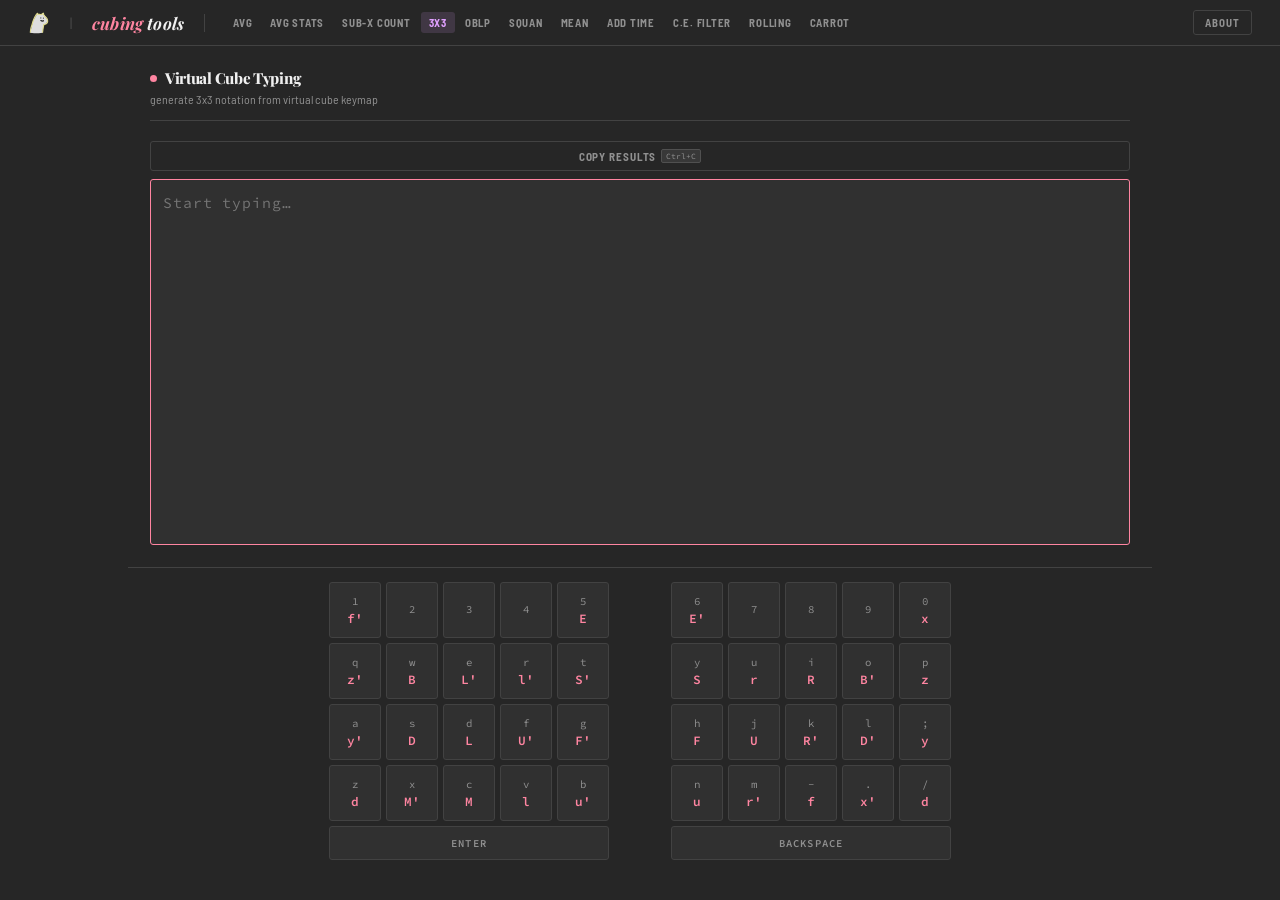
==== commit 59c84c5d: "fix: register parent service worker" ====
--- a/3x3/index.html
+++ b/3x3/index.html
@@ -564,5 +564,13 @@
 // ── Init ──────────────────────────────────────────────────────────────────────
 fullUpdate();
 </script>
+  <script>
+  // Register the shared service worker (scope "/") so this page works offline
+  // on its own, even if you never visited the parent site. Content stays fresh
+  // because the SW is network-first whenever you're online.
+  if ('serviceWorker' in navigator) {
+    navigator.serviceWorker.register('/sw.js');
+  }
+</script>
 </body>
 </html>
--- a/shared/style.css
+++ b/shared/style.css
@@ -84,7 +84,45 @@
     gap: 20px;
     overflow-x: auto;
     scrollbar-width: none;
-}
+    /* Edge fade-out; --fade-l / --fade-r are toggled on via the fade-l/fade-r
+       classes (set by nav.js) only when there's more to scroll on that side. */
+    --fade-l: 0px;
+    --fade-r: 0px;
+    -webkit-mask-image: linear-gradient(to right, transparent 0, #000 var(--fade-l), #000 calc(100% - var(--fade-r)), transparent 100%);
+    mask-image: linear-gradient(to right, transparent 0, #000 var(--fade-l), #000 calc(100% - var(--fade-r)), transparent 100%);
+}
+
+.nav-inner.fade-l { --fade-l: 26px; }
+.nav-inner.fade-r { --fade-r: 26px; }
+
+/* Scroll-affordance chevrons over the faded edges */
+.nav-chevron {
+    position: absolute;
+    top: 0;
+    bottom: 0;
+    display: flex;
+    align-items: center;
+    /* slightly brighter than --text-muted (#909090) */
+    color: #a8a8a8;
+    pointer-events: none;
+    opacity: 0;
+    transition: opacity 0.15s;
+    z-index: 5;
+}
+
+.nav-chevron svg {
+    width: 13px;
+    height: 13px;
+    display: block;
+}
+
+.nav-chevron.left  { left: 3px; }
+.nav-chevron.right { right: 3px; }
+.nav-chevron.left  svg { transform: rotate(90deg); }
+.nav-chevron.right svg { transform: rotate(-90deg); }
+
+.nav-inner.fade-l ~ .nav-chevron.left  { opacity: 1; }
+.nav-inner.fade-r ~ .nav-chevron.right { opacity: 1; }
 
 .nav-inner::-webkit-scrollbar {
     display: none;
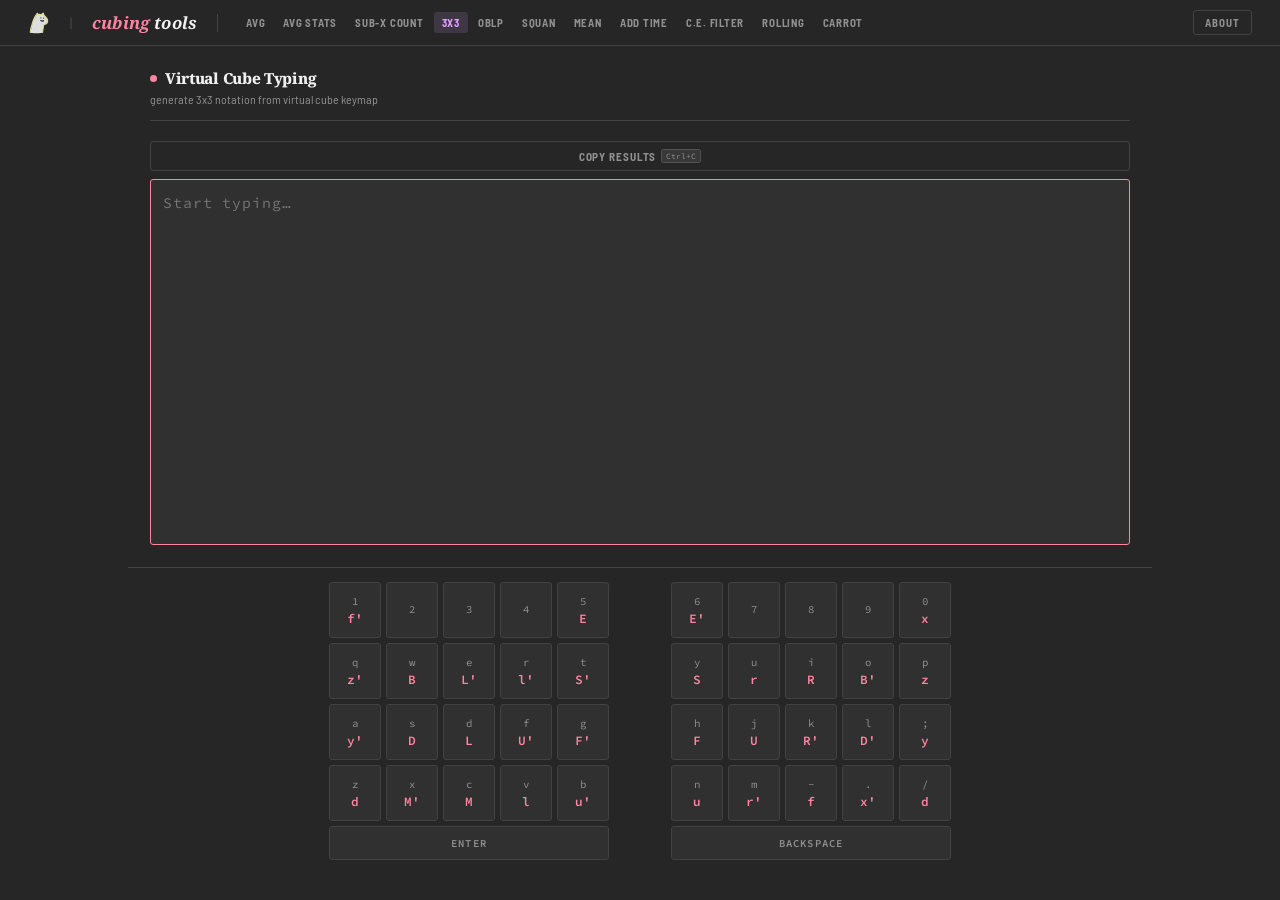
==== commit 39356e9c: "data: meta tags" ====
--- a/3x3/index.html
+++ b/3x3/index.html
@@ -2,8 +2,22 @@
 <html lang="en">
 <head>
   <meta charset="UTF-8"><meta name="viewport" content="width=device-width,initial-scale=1">
-  <title>Notation — cubetools</title>
+  <title>Virtual Cube Typing — Cubetools</title>
+  <meta name="description" content="Convert 3x3 natural notation, aka virtual cube typing, into WCA notation.">
+  <meta name="author" content="Matt Mao">
+  <link rel="canonical" href="https://matt-meow.web.app/tools/3x3/">
+  <meta property="og:title" content="Virtual Cube Typing — Cubetools">
+  <meta property="og:description" content="Convert 3x3 natural notation, aka virtual cube typing, into WCA notation.">
+  <meta property="og:type" content="website">
+  <meta property="og:url" content="https://matt-meow.web.app/tools/3x3/">
+  <meta property="og:site_name" content="matt meow&#39;s corner">
+  <meta property="og:image" content="https://matt-meow.web.app/icons/icon-512.png">
+  <meta name="twitter:card" content="summary">
+  <meta name="twitter:title" content="Virtual Cube Typing — Cubetools">
+  <meta name="twitter:description" content="Convert 3x3 natural notation, aka virtual cube typing, into WCA notation.">
+  <meta name="twitter:image" content="https://matt-meow.web.app/icons/icon-512.png">
   <link rel="stylesheet" href="../shared/style.css">
+  <link rel="icon" type="image/png" sizes="32x32" href="../../icons/favicon-32.png">
   <style>
     /* ── Layout ── */
     .notation-wrap {
@@ -455,18 +469,20 @@
     if (redoStack.length) { undoStack.push({ inputStr, cursorInputPos }); applyHistoryState(redoStack.pop()); }
     return true;
   }
+  if (/^[a-zA-Z0-9]$/.test(e.key)) return true; // valid shortcut
   return false; // e.g. let browser handle
 }
 
 // ── U-box keydown ─────────────────────────────────────────────────────────────
+function lineStart(pos) { return pos > 0 ? inputStr.lastIndexOf('\n', pos - 1) + 1 : 0; }
+function lineEnd(pos)   { const n = inputStr.indexOf('\n', pos); return n === -1 ? inputStr.length : n; }
+
 ubox.addEventListener('keydown', e => {
-  if (e.ctrlKey || e.metaKey) {
-    handleCtrl(e);
-    return;
-  }
+  if ((e.ctrlKey || e.metaKey) && handleCtrl(e)) return;
   if (e.altKey) return;
 
-  const moveToks = currentTokens.filter(t => t.type === 'move');
+  const moveToks = currentTokens.filter(t => t.type === 'move' || t.type === 'nl' || t.type === 'sp');
+  const mod = e.ctrlKey || e.metaKey;
 
   // ── Navigation ────────────────────────────────────────────────────────────
   if (e.key === 'ArrowLeft') {
@@ -483,8 +499,52 @@
     cursorInputPos = next ?? inputStr.length;
     renderUbox(); return;
   }
-  if (e.key === 'Home')   { e.preventDefault(); cursorInputPos = 0;               renderUbox(); return; }
-  if (e.key === 'End')    { e.preventDefault(); cursorInputPos = inputStr.length;  renderUbox(); return; }
+  if (!mod && (e.key === 'ArrowUp' || e.key === 'ArrowDown')) {
+    e.preventDefault();
+    const outLen = currentOutStr.length;
+    const cur = inputPosToOutCursor(cursorInputPos, currentOutPositions, outLen);
+    const rows = currentOutStr.split('\n');
+    let li = 0, col = cur;
+    while (col > rows[li].length) { col -= rows[li].length + 1; li++; }
+    const ti = Math.max(0, Math.min(rows.length - 1, li + (e.key === 'ArrowDown' ? 1 : -1)));
+    const tcol = Math.min(col, rows[ti].length);
+    let desired = tcol;
+    for (let i = 0; i < ti; i++) desired += rows[i].length + 1;
+    const gaps = [0, ...moveToks.map(t => t.inEnd), inputStr.length];
+    const lStart = desired - tcol, lEnd = lStart + rows[ti].length;
+    let cands = gaps.filter(g => {
+      const o = inputPosToOutCursor(g, currentOutPositions, outLen);
+      return o >= lStart && o <= lEnd;
+    });
+    if (!cands.length) cands = gaps;
+    let best = cands[0], bd = Infinity;
+    for (const g of cands) {
+      const d = Math.abs(inputPosToOutCursor(g, currentOutPositions, outLen) - desired);
+      if (d <= bd) { bd = d; best = g; }
+    }
+    cursorInputPos = best;
+    renderUbox(); return;
+  }
+  if (mod && (e.key === 'ArrowUp' || e.key === 'ArrowDown' || e.key === 'Home' || e.key === 'End')) {
+    e.preventDefault();
+    if (e.key === 'ArrowUp') {
+      const ls = lineStart(cursorInputPos);
+      cursorInputPos = cursorInputPos > ls ? ls : lineStart(Math.max(0, ls - 1));
+    } else if (e.key === 'ArrowDown') {
+      const le = lineEnd(cursorInputPos);
+      cursorInputPos = cursorInputPos < le ? le : lineEnd(Math.min(inputStr.length, le + 1));
+    } else if (e.key === 'Home') {
+      cursorInputPos = 0;
+    } else {
+      cursorInputPos = inputStr.length;
+    }
+    renderUbox(); return;
+  }
+  if (e.key === 'Home' || e.key === 'End') {
+    e.preventDefault();
+    cursorInputPos = e.key === 'Home' ? lineStart(cursorInputPos) : lineEnd(cursorInputPos);
+    renderUbox(); return;
+  }
   if (e.key === 'Tab' || e.key === 'Escape') { e.preventDefault(); return; }
 
   // ── Deletion ──────────────────────────────────────────────────────────────
@@ -511,7 +571,7 @@
   }
 
   // ── Separator (Enter and Space both insert a line break) ──────────────────
-  if (e.key === 'Enter') {
+  if (e.key === 'Enter' || e.key === "Space") {
     e.preventDefault();
     saveHistory();
     deleteSelectedTokens();
--- a/shared/style.css
+++ b/shared/style.css
@@ -1,4 +1,4 @@
-@import url('https://fonts.googleapis.com/css2?family=Barlow+Semi+Condensed:wght@400;500;600;700&family=Source+Code+Pro:wght@400;500;600&family=Playfair+Display:ital,wght@0,700;0,900;1,700&display=swap');
+@import url('https://fonts.googleapis.com/css2?family=Barlow+Semi+Condensed:wght@400;500;600;700&family=Source+Code+Pro:wght@400;500;600&family=Noto+Serif:ital,wght@0,100..900;1,100..900&display=swap');
 
 :root {
     --bg: #262626;
@@ -18,7 +18,7 @@
     --side-pad: 28px;
     --font-ui: 'Barlow Semi Condensed', sans-serif;
     --font-mono: 'Source Code Pro', ui-monospace, Menlo, Consolas, monospace;
-    --font-display: 'Playfair Display', serif;
+    --font-display: 'Noto Serif', serif;
 }
 
 *,
@@ -312,7 +312,7 @@
     font-size: 1.9rem;
     font-weight: 900;
     line-height: 1.05;
-    letter-spacing: -0.02em;
+    letter-spacing: 0.03em;
     margin-bottom: 16px;
 }
 
@@ -950,7 +950,7 @@
     font-weight: 900;
     letter-spacing: 0.01em;
     line-height: 1;
-    margin-bottom: 18px;
+    margin-bottom: 30px;
     color: var(--accent);
 }
 
